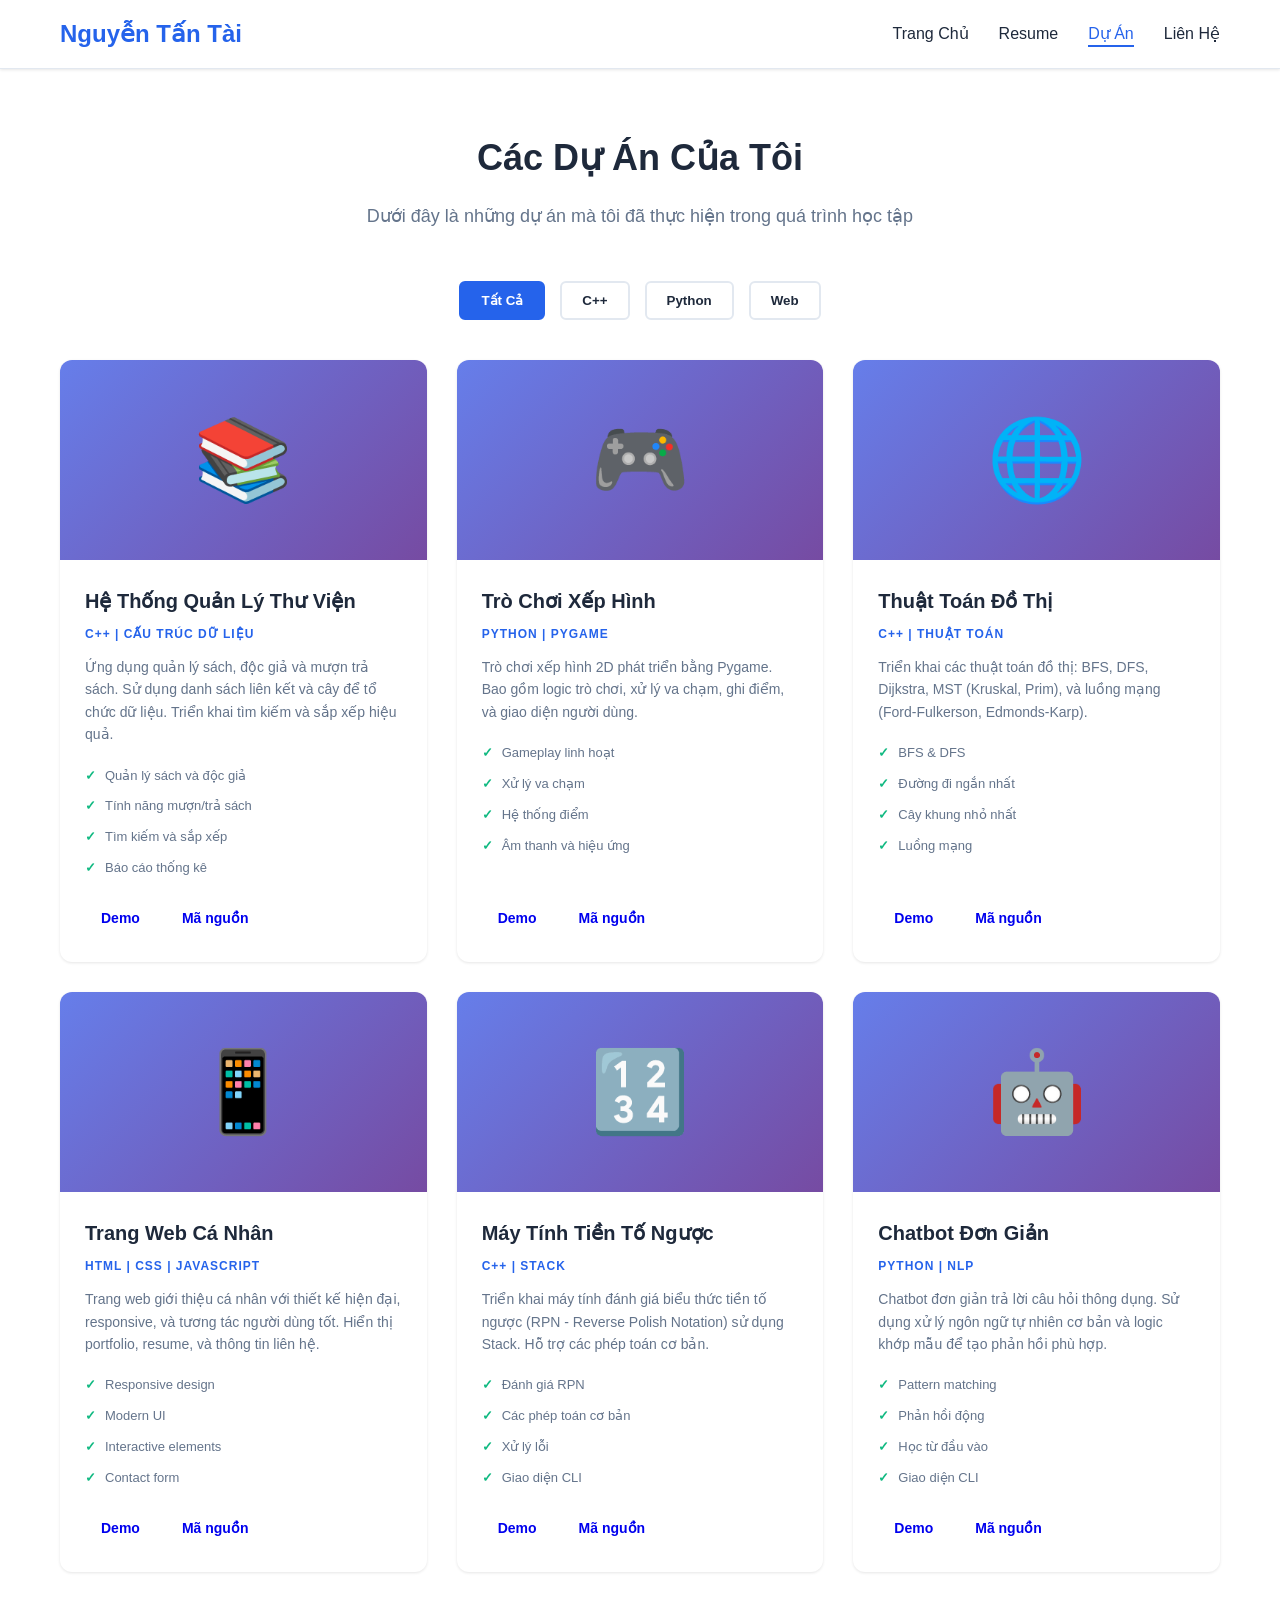
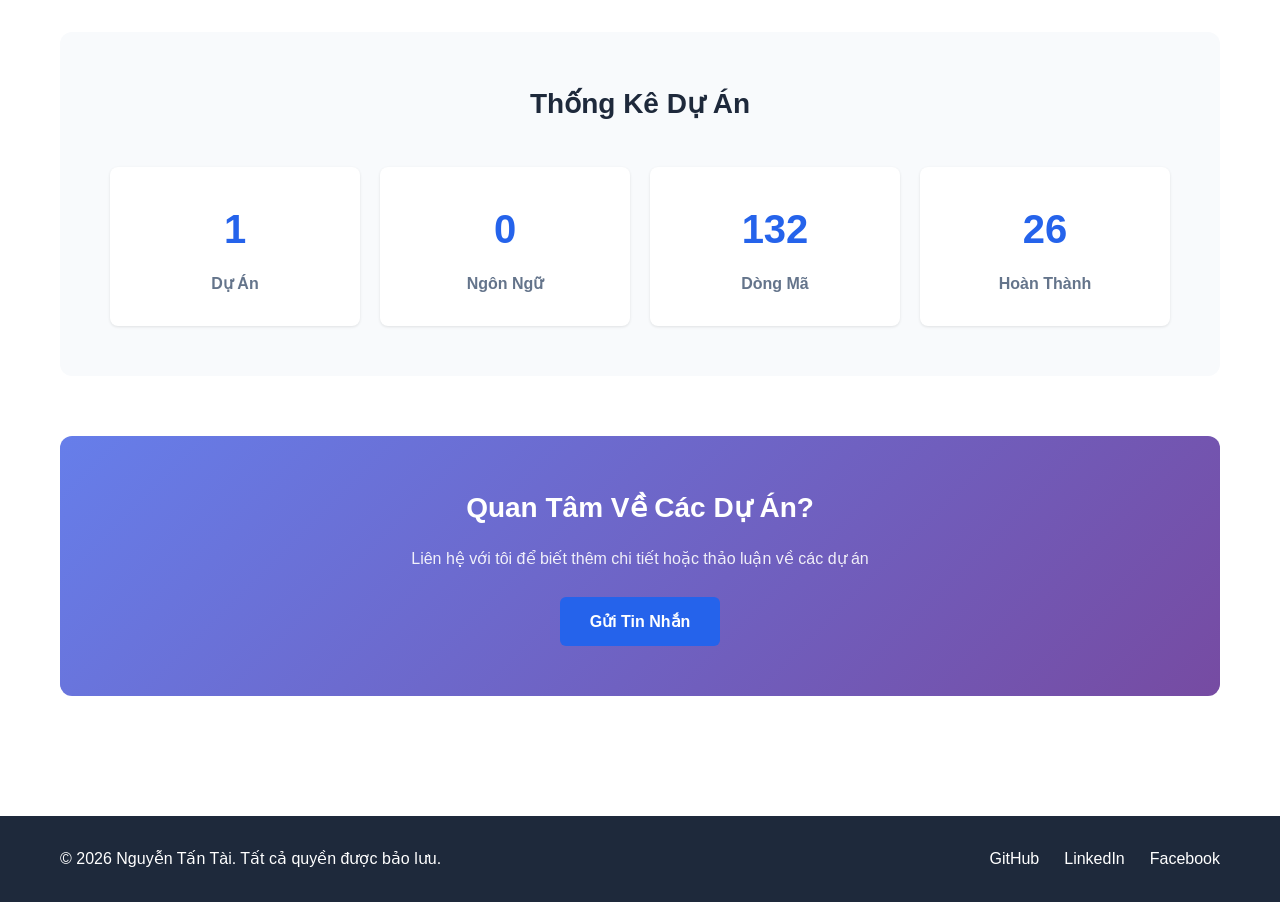
==== projects.html @ c8cfa5f0 "Add files via upload" ====
<!DOCTYPE html>
<html lang="vi">
<head>
    <meta charset="UTF-8">
    <meta name="viewport" content="width=device-width, initial-scale=1.0">
    <title>Dự Án - Nguyễn Tấn Tài</title>
    <link rel="stylesheet" href="assets/css/style.css">
</head>
<body>
    <!-- Navigation -->
    <nav class="navbar">
        <div class="container">
            <div class="logo">Nguyễn Tấn Tài</div>
            <ul class="nav-links">
                <li><a href="index.html">Trang Chủ</a></li>
                <li><a href="resume.html">Resume</a></li>
                <li><a href="projects.html" class="active">Dự Án</a></li>
                <li><a href="index.html#contact">Liên Hệ</a></li>
            </ul>
        </div>
    </nav>

    <!-- Main Content -->
    <main class="projects-container">
        <div class="container">
            <div class="page-header">
                <h1>Các Dự Án Của Tôi</h1>
                <p>Dưới đây là những dự án mà tôi đã thực hiện trong quá trình học tập</p>
            </div>

            <!-- Filter Buttons -->
            <div class="filter-buttons">
                <button class="filter-btn active" data-filter="all">Tất Cả</button>
                <button class="filter-btn" data-filter="cpp">C++</button>
                <button class="filter-btn" data-filter="python">Python</button>
                <button class="filter-btn" data-filter="web">Web</button>
            </div>

            <!-- Projects Grid -->
            <div class="projects-grid">
                <!-- Project 1 -->
                <div class="project-card" data-category="cpp">
                    <div class="project-image">
                        <div class="image-placeholder">📚</div>
                    </div>
                    <div class="project-content">
                        <h3>Hệ Thống Quản Lý Thư Viện</h3>
                        <p class="tech-stack">C++ | Cấu Trúc Dữ Liệu</p>
                        <p class="description">
                            Ứng dụng quản lý sách, độc giả và mượn trả sách. Sử dụng danh sách liên kết 
                            và cây để tổ chức dữ liệu. Triển khai tìm kiếm và sắp xếp hiệu quả.
                        </p>
                        <ul class="features">
                            <li>Quản lý sách và độc giả</li>
                            <li>Tính năng mượn/trả sách</li>
                            <li>Tìm kiếm và sắp xếp</li>
                            <li>Báo cáo thống kê</li>
                        </ul>
                        <div class="project-links">
                            <a href="#" class="btn btn-small">Demo</a>
                            <a href="#" class="btn btn-small">Mã nguồn</a>
                        </div>
                    </div>
                </div>

                <!-- Project 2 -->
                <div class="project-card" data-category="python">
                    <div class="project-image">
                        <div class="image-placeholder">🎮</div>
                    </div>
                    <div class="project-content">
                        <h3>Trò Chơi Xếp Hình</h3>
                        <p class="tech-stack">Python | Pygame</p>
                        <p class="description">
                            Trò chơi xếp hình 2D phát triển bằng Pygame. Bao gồm logic trò chơi, 
                            xử lý va chạm, ghi điểm, và giao diện người dùng.
                        </p>
                        <ul class="features">
                            <li>Gameplay linh hoạt</li>
                            <li>Xử lý va chạm</li>
                            <li>Hệ thống điểm</li>
                            <li>Âm thanh và hiệu ứng</li>
                        </ul>
                        <div class="project-links">
                            <a href="#" class="btn btn-small">Demo</a>
                            <a href="#" class="btn btn-small">Mã nguồn</a>
                        </div>
                    </div>
                </div>

                <!-- Project 3 -->
                <div class="project-card" data-category="cpp">
                    <div class="project-image">
                        <div class="image-placeholder">🌐</div>
                    </div>
                    <div class="project-content">
                        <h3>Thuật Toán Đồ Thị</h3>
                        <p class="tech-stack">C++ | Thuật Toán</p>
                        <p class="description">
                            Triển khai các thuật toán đồ thị: BFS, DFS, Dijkstra, MST (Kruskal, Prim), 
                            và luồng mạng (Ford-Fulkerson, Edmonds-Karp).
                        </p>
                        <ul class="features">
                            <li>BFS & DFS</li>
                            <li>Đường đi ngắn nhất</li>
                            <li>Cây khung nhỏ nhất</li>
                            <li>Luồng mạng</li>
                        </ul>
                        <div class="project-links">
                            <a href="#" class="btn btn-small">Demo</a>
                            <a href="#" class="btn btn-small">Mã nguồn</a>
                        </div>
                    </div>
                </div>

                <!-- Project 4 -->
                <div class="project-card" data-category="web">
                    <div class="project-image">
                        <div class="image-placeholder">📱</div>
                    </div>
                    <div class="project-content">
                        <h3>Trang Web Cá Nhân</h3>
                        <p class="tech-stack">HTML | CSS | JavaScript</p>
                        <p class="description">
                            Trang web giới thiệu cá nhân với thiết kế hiện đại, responsive, 
                            và tương tác người dùng tốt. Hiển thị portfolio, resume, và thông tin liên hệ.
                        </p>
                        <ul class="features">
                            <li>Responsive design</li>
                            <li>Modern UI</li>
                            <li>Interactive elements</li>
                            <li>Contact form</li>
                        </ul>
                        <div class="project-links">
                            <a href="index.html" class="btn btn-small">Demo</a>
                            <a href="#" class="btn btn-small">Mã nguồn</a>
                        </div>
                    </div>
                </div>

                <!-- Project 5 -->
                <div class="project-card" data-category="cpp">
                    <div class="project-image">
                        <div class="image-placeholder">🔢</div>
                    </div>
                    <div class="project-content">
                        <h3>Máy Tính Tiền Tố Ngược</h3>
                        <p class="tech-stack">C++ | Stack</p>
                        <p class="description">
                            Triển khai máy tính đánh giá biểu thức tiền tố ngược (RPN - Reverse Polish Notation) 
                            sử dụng Stack. Hỗ trợ các phép toán cơ bản.
                        </p>
                        <ul class="features">
                            <li>Đánh giá RPN</li>
                            <li>Các phép toán cơ bản</li>
                            <li>Xử lý lỗi</li>
                            <li>Giao diện CLI</li>
                        </ul>
                        <div class="project-links">
                            <a href="#" class="btn btn-small">Demo</a>
                            <a href="#" class="btn btn-small">Mã nguồn</a>
                        </div>
                    </div>
                </div>

                <!-- Project 6 -->
                <div class="project-card" data-category="python">
                    <div class="project-image">
                        <div class="image-placeholder">🤖</div>
                    </div>
                    <div class="project-content">
                        <h3>Chatbot Đơn Giản</h3>
                        <p class="tech-stack">Python | NLP</p>
                        <p class="description">
                            Chatbot đơn giản trả lời câu hỏi thông dụng. Sử dụng xử lý ngôn ngữ tự nhiên 
                            cơ bản và logic khớp mẫu để tạo phản hồi phù hợp.
                        </p>
                        <ul class="features">
                            <li>Pattern matching</li>
                            <li>Phản hồi động</li>
                            <li>Học từ đầu vào</li>
                            <li>Giao diện CLI</li>
                        </ul>
                        <div class="project-links">
                            <a href="#" class="btn btn-small">Demo</a>
                            <a href="#" class="btn btn-small">Mã nguồn</a>
                        </div>
                    </div>
                </div>
            </div>

            <!-- Stats Section -->
            <section class="projects-stats">
                <h2>Thống Kê Dự Án</h2>
                <div class="stats-grid">
                    <div class="stat-card">
                        <div class="stat-number">6</div>
                        <div class="stat-label">Dự Án</div>
                    </div>
                    <div class="stat-card">
                        <div class="stat-number">3</div>
                        <div class="stat-label">Ngôn Ngữ</div>
                    </div>
                    <div class="stat-card">
                        <div class="stat-number">500+</div>
                        <div class="stat-label">Dòng Mã</div>
                    </div>
                    <div class="stat-card">
                        <div class="stat-number">100%</div>
                        <div class="stat-label">Hoàn Thành</div>
                    </div>
                </div>
            </section>

            <!-- Call to Action -->
            <section class="cta-section">
                <h2>Quan Tâm Về Các Dự Án?</h2>
                <p>Liên hệ với tôi để biết thêm chi tiết hoặc thảo luận về các dự án</p>
                <a href="index.html#contact" class="btn btn-primary">Gửi Tin Nhắn</a>
            </section>
        </div>
    </main>

    <!-- Footer -->
    <footer class="footer">
        <div class="container">
            <p>&copy; 2026 Nguyễn Tấn Tài. Tất cả quyền được bảo lưu.</p>
            <div class="social-links">
                <a href="#" title="GitHub">GitHub</a>
                <a href="#" title="LinkedIn">LinkedIn</a>
                <a href="#" title="Facebook">Facebook</a>
            </div>
        </div>
    </footer>

    <script src="assets/js/script.js"></script>
</body>
</html>
---- assets/css/style.css ----
/* ==========================================
   Global Styles
   ========================================== */

:root {
    --primary-color: #2563eb;
    --primary-hover: #1d4ed8;
    --secondary-color: #64748b;
    --success-color: #10b981;
    --danger-color: #ef4444;
    --bg-color: #f8fafc;
    --text-color: #1e293b;
    --text-light: #64748b;
    --border-color: #e2e8f0;
    --shadow: 0 1px 3px rgba(0, 0, 0, 0.1);
    --shadow-lg: 0 10px 25px rgba(0, 0, 0, 0.1);
}

* {
    margin: 0;
    padding: 0;
    box-sizing: border-box;
}

html {
    scroll-behavior: smooth;
}

body {
    font-family: 'Segoe UI', Tahoma, Geneva, Verdana, sans-serif;
    line-height: 1.6;
    color: var(--text-color);
    background-color: #ffffff;
}

.container {
    max-width: 1200px;
    margin: 0 auto;
    padding: 0 20px;
}

/* ==========================================
   Navigation
   ========================================== */

.navbar {
    background-color: #ffffff;
    border-bottom: 1px solid var(--border-color);
    position: sticky;
    top: 0;
    z-index: 1000;
    box-shadow: var(--shadow);
}

.navbar .container {
    display: flex;
    justify-content: space-between;
    align-items: center;
    padding: 15px 20px;
}

.logo {
    font-size: 24px;
    font-weight: 700;
    color: var(--primary-color);
    text-decoration: none;
}

.nav-links {
    display: flex;
    list-style: none;
    gap: 30px;
}

.nav-links a {
    color: var(--text-color);
    text-decoration: none;
    font-weight: 500;
    transition: color 0.3s ease;
    position: relative;
}

.nav-links a:hover,
.nav-links a.active {
    color: var(--primary-color);
}

.nav-links a::after {
    content: '';
    position: absolute;
    width: 0;
    height: 2px;
    bottom: -5px;
    left: 0;
    background-color: var(--primary-color);
    transition: width 0.3s ease;
}

.nav-links a:hover::after,
.nav-links a.active::after {
    width: 100%;
}

/* ==========================================
   Hero Section
   ========================================== */

.hero {
    padding: 80px 0;
    background: linear-gradient(135deg, #667eea 0%, #764ba2 100%);
    color: white;
}

.hero .container {
    display: grid;
    grid-template-columns: 1fr 1fr;
    gap: 60px;
    align-items: center;
}

.hero-content h1 {
    font-size: 48px;
    margin-bottom: 20px;
    line-height: 1.2;
}

.hero .highlight {
    color: #fbbf24;
}

.hero .subtitle {
    font-size: 24px;
    margin-bottom: 20px;
    opacity: 0.9;
}

.hero .description {
    font-size: 16px;
    line-height: 1.8;
    margin-bottom: 30px;
    opacity: 0.9;
}

.cta-buttons {
    display: flex;
    gap: 20px;
    flex-wrap: wrap;
}

.hero-image {
    display: flex;
    justify-content: center;
    align-items: center;
}

.avatar-placeholder {
    width: 300px;
    height: 300px;
    background-color: rgba(255, 255, 255, 0.1);
    border-radius: 50%;
    display: flex;
    align-items: center;
    justify-content: center;
    font-size: 120px;
    font-weight: bold;
    border: 3px solid rgba(255, 255, 255, 0.3);
}

/* ==========================================
   Buttons
   ========================================== */

.btn {
    display: inline-block;
    padding: 12px 30px;
    border-radius: 6px;
    text-decoration: none;
    font-weight: 600;
    transition: all 0.3s ease;
    border: none;
    cursor: pointer;
    font-size: 16px;
}

.btn-primary {
    background-color: var(--primary-color);
    color: white;
}

.btn-primary:hover {
    background-color: var(--primary-hover);
    transform: translateY(-2px);
    box-shadow: var(--shadow-lg);
}

.btn-secondary {
    background-color: transparent;
    color: white;
    border: 2px solid white;
}

.btn-secondary:hover {
    background-color: white;
    color: var(--primary-color);
}

.btn-small {
    padding: 8px 16px;
    font-size: 14px;
}

/* ==========================================
   Skills Section
   ========================================== */

.skills {
    padding: 80px 0;
    background-color: var(--bg-color);
}

.skills h2 {
    font-size: 36px;
    margin-bottom: 50px;
    text-align: center;
    color: var(--text-color);
}

.skills-grid {
    display: grid;
    grid-template-columns: repeat(auto-fit, minmax(300px, 1fr));
    gap: 30px;
}

.skill-card {
    background-color: white;
    padding: 30px;
    border-radius: 12px;
    text-align: center;
    box-shadow: var(--shadow);
    transition: transform 0.3s ease, box-shadow 0.3s ease;
}

.skill-card:hover {
    transform: translateY(-5px);
    box-shadow: var(--shadow-lg);
}

.skill-icon {
    font-size: 48px;
    margin-bottom: 15px;
}

.skill-card h3 {
    font-size: 20px;
    margin-bottom: 10px;
    color: var(--primary-color);
}

.skill-card p {
    color: var(--text-light);
    font-size: 14px;
}

/* ==========================================
   About Section
   ========================================== */

.about {
    padding: 80px 0;
}

.about h2 {
    font-size: 36px;
    margin-bottom: 50px;
    text-align: center;
    color: var(--text-color);
}

.about-content {
    display: grid;
    grid-template-columns: 1fr 1fr;
    gap: 40px;
}

.about-text h3 {
    font-size: 22px;
    margin-bottom: 20px;
    color: var(--primary-color);
}

.about-text p {
    color: var(--text-light);
    line-height: 1.8;
    margin-bottom: 15px;
}

.info-list {
    list-style: none;
}

.info-list li {
    padding: 10px 0;
    color: var(--text-light);
    border-bottom: 1px solid var(--border-color);
}

.info-list li:last-child {
    border-bottom: none;
}

.info-list strong {
    color: var(--text-color);
}

/* ==========================================
   Contact Section
   ========================================== */

.contact {
    padding: 80px 0;
    background-color: var(--bg-color);
}

.contact h2 {
    font-size: 36px;
    margin-bottom: 50px;
    text-align: center;
    color: var(--text-color);
}

.contact-content {
    display: grid;
    grid-template-columns: 1fr 1fr;
    gap: 40px;
}

.contact-info {
    display: flex;
    flex-direction: column;
    gap: 20px;
}

.contact-info h3 {
    font-size: 22px;
    color: var(--primary-color);
    margin-bottom: 10px;
}

.contact-item {
    display: flex;
    gap: 15px;
    align-items: flex-start;
}

.contact-item .icon {
    font-size: 32px;
    flex-shrink: 0;
}

.contact-item p {
    margin: 0;
    color: var(--text-light);
}

.contact-item a {
    color: var(--primary-color);
    text-decoration: none;
}

.contact-item a:hover {
    text-decoration: underline;
}

.contact-form {
    display: flex;
    flex-direction: column;
    gap: 20px;
}

.form-group {
    display: flex;
    flex-direction: column;
}

.form-group label {
    margin-bottom: 8px;
    font-weight: 600;
    color: var(--text-color);
}

.form-group input,
.form-group textarea {
    padding: 12px;
    border: 1px solid var(--border-color);
    border-radius: 6px;
    font-family: inherit;
    font-size: 16px;
    transition: border-color 0.3s ease;
}

.form-group input:focus,
.form-group textarea:focus {
    outline: none;
    border-color: var(--primary-color);
    box-shadow: 0 0 0 3px rgba(37, 99, 235, 0.1);
}

/* ==========================================
   Resume Section
   ========================================== */

.resume-container {
    padding: 60px 0;
}

.resume-header {
    text-align: center;
    margin-bottom: 50px;
}

.resume-header h1 {
    font-size: 36px;
    margin-bottom: 10px;
    color: var(--text-color);
}

.resume-subtitle {
    font-size: 18px;
    color: var(--text-light);
    margin-bottom: 20px;
}

.resume-contact {
    display: flex;
    justify-content: center;
    gap: 30px;
    flex-wrap: wrap;
    font-size: 14px;
    color: var(--text-light);
}

.resume-section {
    margin-bottom: 40px;
}

.resume-section h2 {
    font-size: 24px;
    color: var(--primary-color);
    margin-bottom: 20px;
    border-bottom: 2px solid var(--border-color);
    padding-bottom: 10px;
}

.resume-section p {
    color: var(--text-light);
    line-height: 1.8;
    margin-bottom: 15px;
}

.resume-item {
    margin-bottom: 25px;
    padding-bottom: 20px;
    border-bottom: 1px solid var(--border-color);
}

.resume-item:last-child {
    border-bottom: none;
}

.resume-item-header {
    display: flex;
    justify-content: space-between;
    align-items: baseline;
    margin-bottom: 10px;
}

.resume-item-header h3 {
    font-size: 18px;
    color: var(--text-color);
}

.date {
    color: var(--text-light);
    font-size: 14px;
    font-style: italic;
}

.position {
    color: var(--primary-color);
    font-weight: 600;
    margin-bottom: 10px;
}

.resume-item ul {
    list-style-position: inside;
    color: var(--text-light);
    margin-left: 15px;
}

.resume-item li {
    margin-bottom: 8px;
}

.skills-list {
    display: grid;
    grid-template-columns: repeat(auto-fit, minmax(300px, 1fr));
    gap: 20px;
}

.skill-item {
    background-color: var(--bg-color);
    padding: 20px;
    border-radius: 8px;
    border-left: 4px solid var(--primary-color);
}

.skill-item strong {
    color: var(--primary-color);
    display: block;
    margin-bottom: 8px;
}

.skill-item p {
    color: var(--text-light);
    font-size: 14px;
    margin: 0;
}

.resume-footer {
    display: flex;
    gap: 20px;
    justify-content: center;
    margin-top: 50px;
    padding-top: 30px;
    border-top: 2px solid var(--border-color);
}

/* ==========================================
   Projects Section
   ========================================== */

.projects-container {
    padding: 60px 0;
}

.page-header {
    text-align: center;
    margin-bottom: 50px;
}

.page-header h1 {
    font-size: 36px;
    margin-bottom: 15px;
    color: var(--text-color);
}

.page-header p {
    font-size: 18px;
    color: var(--text-light);
}

.filter-buttons {
    display: flex;
    justify-content: center;
    gap: 15px;
    margin-bottom: 40px;
    flex-wrap: wrap;
}

.filter-btn {
    padding: 10px 20px;
    border: 2px solid var(--border-color);
    background-color: white;
    border-radius: 6px;
    cursor: pointer;
    font-weight: 600;
    transition: all 0.3s ease;
    color: var(--text-color);
}

.filter-btn:hover,
.filter-btn.active {
    background-color: var(--primary-color);
    color: white;
    border-color: var(--primary-color);
}

.projects-grid {
    display: grid;
    grid-template-columns: repeat(auto-fill, minmax(350px, 1fr));
    gap: 30px;
    margin-bottom: 60px;
}

.project-card {
    background-color: white;
    border-radius: 12px;
    overflow: hidden;
    box-shadow: var(--shadow);
    transition: transform 0.3s ease, box-shadow 0.3s ease;
    display: flex;
    flex-direction: column;
}

.project-card:hover {
    transform: translateY(-5px);
    box-shadow: var(--shadow-lg);
}

.project-image {
    width: 100%;
    height: 200px;
    background-color: linear-gradient(135deg, #667eea 0%, #764ba2 100%);
    display: flex;
    align-items: center;
    justify-content: center;
    overflow: hidden;
}

.image-placeholder {
    font-size: 80px;
    display: flex;
    align-items: center;
    justify-content: center;
    width: 100%;
    height: 100%;
    background: linear-gradient(135deg, #667eea 0%, #764ba2 100%);
}

.project-content {
    padding: 25px;
    flex-grow: 1;
    display: flex;
    flex-direction: column;
}

.project-content h3 {
    font-size: 20px;
    margin-bottom: 8px;
    color: var(--text-color);
}

.tech-stack {
    color: var(--primary-color);
    font-size: 12px;
    font-weight: 600;
    margin-bottom: 12px;
    text-transform: uppercase;
    letter-spacing: 1px;
}

.description {
    color: var(--text-light);
    font-size: 14px;
    line-height: 1.6;
    margin-bottom: 15px;
}

.features {
    list-style: none;
    margin-bottom: 15px;
    flex-grow: 1;
}

.features li {
    color: var(--text-light);
    font-size: 13px;
    padding: 5px 0;
    padding-left: 20px;
    position: relative;
}

.features li::before {
    content: '✓';
    position: absolute;
    left: 0;
    color: var(--success-color);
    font-weight: bold;
}

.project-links {
    display: flex;
    gap: 10px;
}

/* ==========================================
   Projects Stats
   ========================================== */

.projects-stats {
    padding: 50px;
    background-color: var(--bg-color);
    border-radius: 12px;
    margin-bottom: 60px;
}

.projects-stats h2 {
    font-size: 28px;
    margin-bottom: 40px;
    text-align: center;
    color: var(--text-color);
}

.stats-grid {
    display: grid;
    grid-template-columns: repeat(auto-fit, minmax(200px, 1fr));
    gap: 20px;
}

.stat-card {
    background-color: white;
    padding: 30px;
    border-radius: 8px;
    text-align: center;
    box-shadow: var(--shadow);
}

.stat-number {
    font-size: 40px;
    font-weight: 700;
    color: var(--primary-color);
    margin-bottom: 10px;
}

.stat-label {
    color: var(--text-light);
    font-size: 16px;
    font-weight: 600;
}

/* ==========================================
   CTA Section
   ========================================== */

.cta-section {
    text-align: center;
    padding: 50px;
    background: linear-gradient(135deg, #667eea 0%, #764ba2 100%);
    border-radius: 12px;
    color: white;
}

.cta-section h2 {
    font-size: 28px;
    margin-bottom: 15px;
}

.cta-section p {
    font-size: 16px;
    margin-bottom: 25px;
    opacity: 0.9;
}

/* ==========================================
   Footer
   ========================================== */

.footer {
    background-color: #1e293b;
    color: white;
    padding: 30px 0;
    margin-top: 60px;
}

.footer .container {
    display: flex;
    justify-content: space-between;
    align-items: center;
}

.footer p {
    margin: 0;
}

.social-links {
    display: flex;
    gap: 25px;
}

.social-links a {
    color: white;
    text-decoration: none;
    transition: color 0.3s ease;
}

.social-links a:hover {
    color: var(--primary-color);
}

/* ==========================================
   Responsive Design
   ========================================== */

@media (max-width: 768px) {
    .hero .container {
        grid-template-columns: 1fr;
        padding: 60px 0;
    }

    .hero-content h1 {
        font-size: 32px;
    }

    .hero .subtitle {
        font-size: 18px;
    }

    .avatar-placeholder {
        width: 200px;
        height: 200px;
        font-size: 80px;
    }

    .nav-links {
        gap: 15px;
    }

    .about-content,
    .contact-content {
        grid-template-columns: 1fr;
    }

    .projects-grid {
        grid-template-columns: 1fr;
    }

    .resume-item-header {
        flex-direction: column;
        align-items: flex-start;
    }

    .resume-contact {
        flex-direction: column;
        gap: 15px;
    }

    .cta-buttons {
        flex-direction: column;
    }

    .footer .container {
        flex-direction: column;
        gap: 20px;
    }

    .skills,
    .about,
    .contact,
    .hero {
        padding: 40px 0;
    }
}

@media (max-width: 480px) {
    .hero-content h1 {
        font-size: 24px;
    }

    .nav-links {
        gap: 10px;
        font-size: 14px;
    }

    .skills-grid,
    .stats-grid {
        grid-template-columns: 1fr;
    }

    .page-header h1 {
        font-size: 24px;
    }
}

/* ==========================================
   Print Styles
   ========================================== */

@media print {
    .navbar,
    .footer,
    .resume-footer,
    .cta-section {
        display: none;
    }

    body {
        background-color: white;
    }

    .resume-container {
        padding: 0;
    }
}
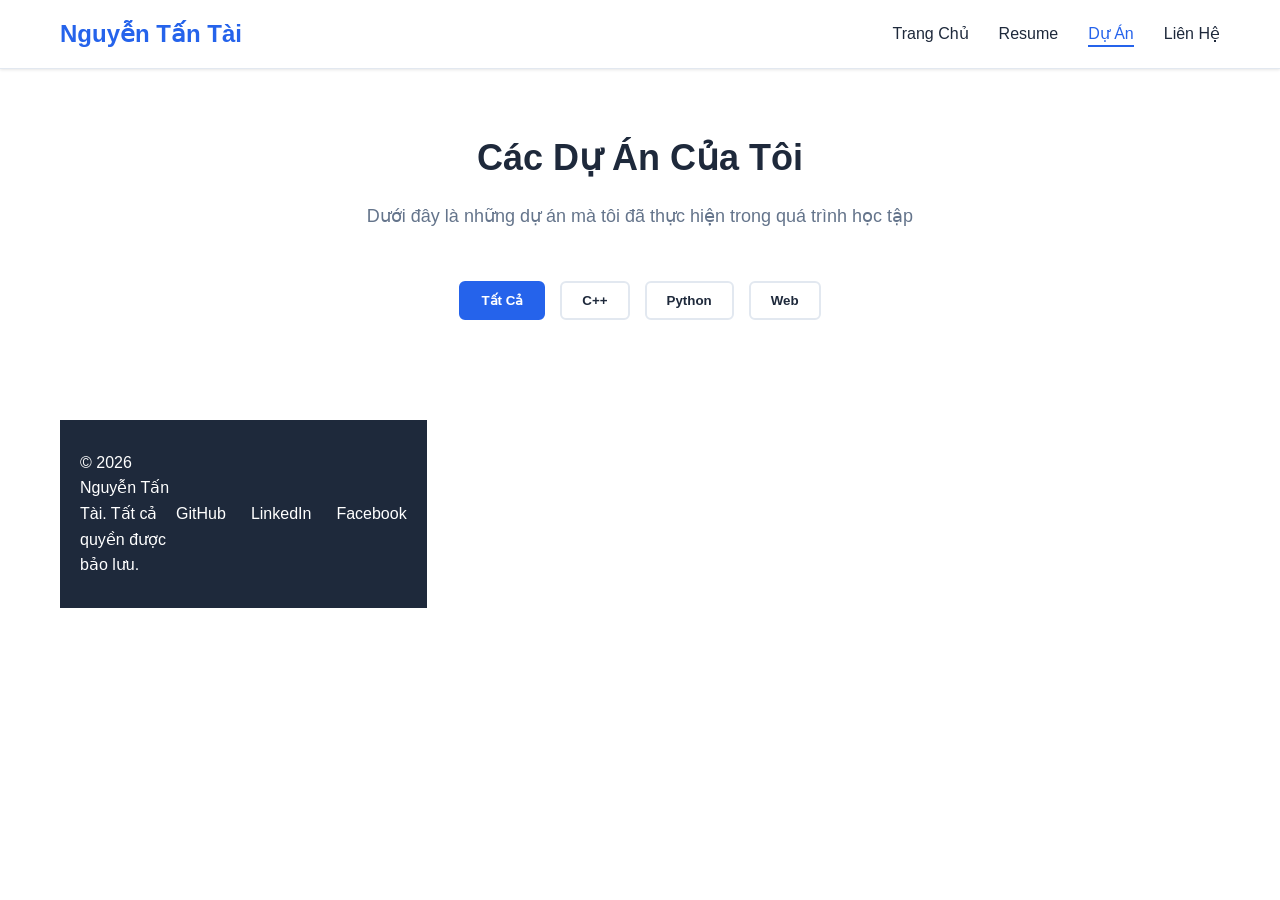
==== commit f8b822ac: "Restore projects.html content Restored the original content of projects.html after it was removed." ====
--- a/projects.html
+++ b/projects.html
@@ -39,188 +39,24 @@
             <!-- Projects Grid -->
             <div class="projects-grid">
                 <!-- Project 1 -->
-                <div class="project-card" data-category="cpp">
-                    <div class="project-image">
-                        <div class="image-placeholder">📚</div>
-                    </div>
-                    <div class="project-content">
-                        <h3>Hệ Thống Quản Lý Thư Viện</h3>
-                        <p class="tech-stack">C++ | Cấu Trúc Dữ Liệu</p>
-                        <p class="description">
-                            Ứng dụng quản lý sách, độc giả và mượn trả sách. Sử dụng danh sách liên kết 
-                            và cây để tổ chức dữ liệu. Triển khai tìm kiếm và sắp xếp hiệu quả.
-                        </p>
-                        <ul class="features">
-                            <li>Quản lý sách và độc giả</li>
-                            <li>Tính năng mượn/trả sách</li>
-                            <li>Tìm kiếm và sắp xếp</li>
-                            <li>Báo cáo thống kê</li>
-                        </ul>
-                        <div class="project-links">
-                            <a href="#" class="btn btn-small">Demo</a>
-                            <a href="#" class="btn btn-small">Mã nguồn</a>
-                        </div>
-                    </div>
-                </div>
+               
+                <!-- Project 2 -->
 
-                <!-- Project 2 -->
-                <div class="project-card" data-category="python">
-                    <div class="project-image">
-                        <div class="image-placeholder">🎮</div>
-                    </div>
-                    <div class="project-content">
-                        <h3>Trò Chơi Xếp Hình</h3>
-                        <p class="tech-stack">Python | Pygame</p>
-                        <p class="description">
-                            Trò chơi xếp hình 2D phát triển bằng Pygame. Bao gồm logic trò chơi, 
-                            xử lý va chạm, ghi điểm, và giao diện người dùng.
-                        </p>
-                        <ul class="features">
-                            <li>Gameplay linh hoạt</li>
-                            <li>Xử lý va chạm</li>
-                            <li>Hệ thống điểm</li>
-                            <li>Âm thanh và hiệu ứng</li>
-                        </ul>
-                        <div class="project-links">
-                            <a href="#" class="btn btn-small">Demo</a>
-                            <a href="#" class="btn btn-small">Mã nguồn</a>
-                        </div>
-                    </div>
-                </div>
 
                 <!-- Project 3 -->
-                <div class="project-card" data-category="cpp">
-                    <div class="project-image">
-                        <div class="image-placeholder">🌐</div>
-                    </div>
-                    <div class="project-content">
-                        <h3>Thuật Toán Đồ Thị</h3>
-                        <p class="tech-stack">C++ | Thuật Toán</p>
-                        <p class="description">
-                            Triển khai các thuật toán đồ thị: BFS, DFS, Dijkstra, MST (Kruskal, Prim), 
-                            và luồng mạng (Ford-Fulkerson, Edmonds-Karp).
-                        </p>
-                        <ul class="features">
-                            <li>BFS & DFS</li>
-                            <li>Đường đi ngắn nhất</li>
-                            <li>Cây khung nhỏ nhất</li>
-                            <li>Luồng mạng</li>
-                        </ul>
-                        <div class="project-links">
-                            <a href="#" class="btn btn-small">Demo</a>
-                            <a href="#" class="btn btn-small">Mã nguồn</a>
-                        </div>
-                    </div>
-                </div>
+              
 
                 <!-- Project 4 -->
-                <div class="project-card" data-category="web">
-                    <div class="project-image">
-                        <div class="image-placeholder">📱</div>
-                    </div>
-                    <div class="project-content">
-                        <h3>Trang Web Cá Nhân</h3>
-                        <p class="tech-stack">HTML | CSS | JavaScript</p>
-                        <p class="description">
-                            Trang web giới thiệu cá nhân với thiết kế hiện đại, responsive, 
-                            và tương tác người dùng tốt. Hiển thị portfolio, resume, và thông tin liên hệ.
-                        </p>
-                        <ul class="features">
-                            <li>Responsive design</li>
-                            <li>Modern UI</li>
-                            <li>Interactive elements</li>
-                            <li>Contact form</li>
-                        </ul>
-                        <div class="project-links">
-                            <a href="index.html" class="btn btn-small">Demo</a>
-                            <a href="#" class="btn btn-small">Mã nguồn</a>
-                        </div>
-                    </div>
-                </div>
-
+               
                 <!-- Project 5 -->
-                <div class="project-card" data-category="cpp">
-                    <div class="project-image">
-                        <div class="image-placeholder">🔢</div>
-                    </div>
-                    <div class="project-content">
-                        <h3>Máy Tính Tiền Tố Ngược</h3>
-                        <p class="tech-stack">C++ | Stack</p>
-                        <p class="description">
-                            Triển khai máy tính đánh giá biểu thức tiền tố ngược (RPN - Reverse Polish Notation) 
-                            sử dụng Stack. Hỗ trợ các phép toán cơ bản.
-                        </p>
-                        <ul class="features">
-                            <li>Đánh giá RPN</li>
-                            <li>Các phép toán cơ bản</li>
-                            <li>Xử lý lỗi</li>
-                            <li>Giao diện CLI</li>
-                        </ul>
-                        <div class="project-links">
-                            <a href="#" class="btn btn-small">Demo</a>
-                            <a href="#" class="btn btn-small">Mã nguồn</a>
-                        </div>
-                    </div>
-                </div>
-
+             
                 <!-- Project 6 -->
-                <div class="project-card" data-category="python">
-                    <div class="project-image">
-                        <div class="image-placeholder">🤖</div>
-                    </div>
-                    <div class="project-content">
-                        <h3>Chatbot Đơn Giản</h3>
-                        <p class="tech-stack">Python | NLP</p>
-                        <p class="description">
-                            Chatbot đơn giản trả lời câu hỏi thông dụng. Sử dụng xử lý ngôn ngữ tự nhiên 
-                            cơ bản và logic khớp mẫu để tạo phản hồi phù hợp.
-                        </p>
-                        <ul class="features">
-                            <li>Pattern matching</li>
-                            <li>Phản hồi động</li>
-                            <li>Học từ đầu vào</li>
-                            <li>Giao diện CLI</li>
-                        </ul>
-                        <div class="project-links">
-                            <a href="#" class="btn btn-small">Demo</a>
-                            <a href="#" class="btn btn-small">Mã nguồn</a>
-                        </div>
-                    </div>
-                </div>
-            </div>
 
             <!-- Stats Section -->
-            <section class="projects-stats">
-                <h2>Thống Kê Dự Án</h2>
-                <div class="stats-grid">
-                    <div class="stat-card">
-                        <div class="stat-number">6</div>
-                        <div class="stat-label">Dự Án</div>
-                    </div>
-                    <div class="stat-card">
-                        <div class="stat-number">3</div>
-                        <div class="stat-label">Ngôn Ngữ</div>
-                    </div>
-                    <div class="stat-card">
-                        <div class="stat-number">500+</div>
-                        <div class="stat-label">Dòng Mã</div>
-                    </div>
-                    <div class="stat-card">
-                        <div class="stat-number">100%</div>
-                        <div class="stat-label">Hoàn Thành</div>
-                    </div>
-                </div>
-            </section>
+    
 
             <!-- Call to Action -->
-            <section class="cta-section">
-                <h2>Quan Tâm Về Các Dự Án?</h2>
-                <p>Liên hệ với tôi để biết thêm chi tiết hoặc thảo luận về các dự án</p>
-                <a href="index.html#contact" class="btn btn-primary">Gửi Tin Nhắn</a>
-            </section>
-        </div>
-    </main>
-
+         
     <!-- Footer -->
     <footer class="footer">
         <div class="container">
